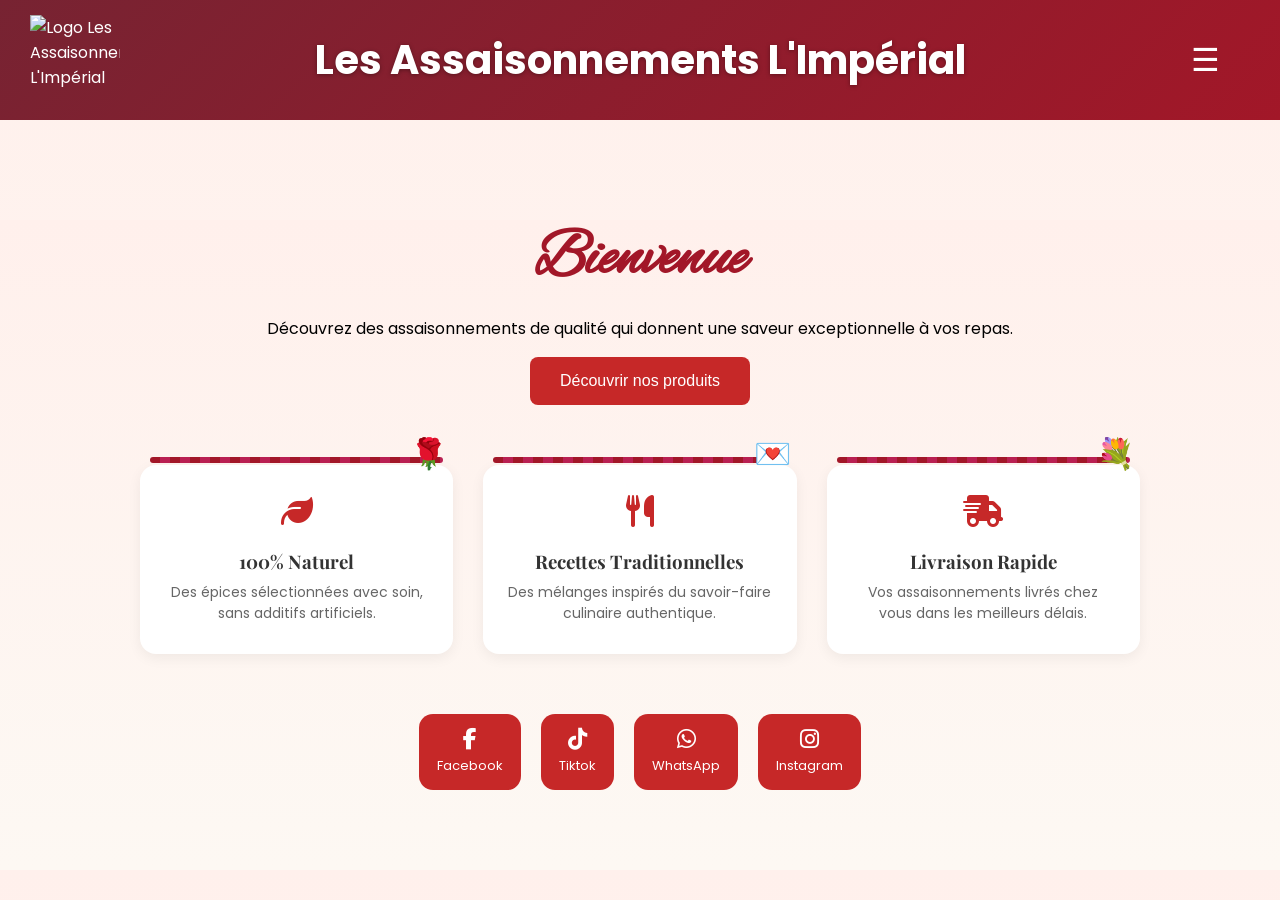
==== index.html @ d913b5e4 "Add files via upload" ====
<!DOCTYPE html>
<html lang="fr">
<head>
    <meta charset="UTF-8">
    <meta name="viewport" content="width=device-width, initial-scale=1.0, minimum-scale=0.5, maximum-scale=5.0, user-scalable=yes">
    <title>Les Assaisonnements l'Impérial</title>

    <link rel="preconnect" href="https://fonts.googleapis.com">
    <link href="https://fonts.googleapis.com/css2?family=Alex+Brush&family=Mrs+Saint+Delafield&family=Playfair+Display:wght@600;700&family=Poppins:wght@400;500;600&display=swap" rel="stylesheet">

<link rel="stylesheet" href="style.css">
    <link rel="stylesheet" href="https://cdnjs.cloudflare.com/ajax/libs/font-awesome/6.5.1/css/all.min.css">
</head>
<body>
<header id="acceuil">
  <div class="logo">
    <img src="images/logo.jpg" alt="Logo Les Assaisonnements L'Impérial">
  </div>

    <h1>Les Assaisonnements L'Impérial</h1>

  <button class="hamburger" id="hamburger">☰</button>

  <nav id="nav-menu">
  <a href="index.html">Accueil</a>
  <a href="produits.html">Nos Produits</a>
  <a href="apropos.html">À propos</a>
  </nav>
</header>

<main>
    <h2 class="titre-bienvenue">Bienvenue</h2>
    <p>Découvrez des assaisonnements de qualité qui donnent une saveur exceptionnelle à vos repas.</p>
<a href="produits.html"><button>Découvrir nos produits</button></a>

<section class="pourquoi-nous">
  <div class="atout">
    <i class="fa-solid fa-leaf"></i>
    <h3>100% Naturel</h3>
    <p>Des épices sélectionnées avec soin, sans additifs artificiels.</p>
  </div>

  <div class="atout">
    <i class="fa-solid fa-utensils"></i>
    <h3>Recettes Traditionnelles</h3>
    <p>Des mélanges inspirés du savoir-faire culinaire authentique.</p>
  </div>

  <div class="atout">
    <i class="fa-solid fa-truck-fast"></i>
    <h3>Livraison Rapide</h3>
    <p>Vos assaisonnements livrés chez vous dans les meilleurs délais.</p>
  </div>
</section>

    <div class="reseaux-sociaux">
  <a href="#" class="icone-reseau">
    <i class="fa-brands fa-facebook-f"></i>
    <span>Facebook</span>
  </a>
  <a href="https://www.tiktok.com/@assaisonnement.imperial?_r=1&_t=ZS-98Wxw34MMEL" target="_blank" class="icone-reseau">
    <i class="fa-brands fa-tiktok"></i>
    <span>Tiktok</span>
  </a>
  <a href="#" class="icone-reseau">
    <i class="fa-brands fa-whatsapp"></i>
    <span>WhatsApp</span>
  </a>
  <a href="https://www.instagram.com/assaisonnements_imperial?igsh=MWlwMXVkMGFoMXEyZw==" class="icone-reseau">
    <i class="fa-brands fa-instagram"></i>
    <span>Instagram</span>
  </a>
</div>
    
</main>

<script src="script.js"></script>
</body>
</html>
---- style.css ----
html {
  overflow-x: hidden; /* CORRIGÉ - uniquement sur html, pas sur body, pour ne pas casser le sticky */
}

html{
    scroll-behavior:smooth;
 }   
body{
    margin:0;
    font-family:'Poppins',Arial,sans-serif;
    background: linear-gradient(180deg, #fff0ec 0%, #fdf8f3 100%);
    background-color: #fdf8f3;
    padding-bottom: 40px; 
}

header{
    position:sticky;
    top:0;
    z-index:1000;
    background:#c62828;
    color:white;
    padding:20px;
    display:flex;
    justify-content:space-between;
    align-items:center;
}

nav a{
    color:white;
    text-decoration:none;
    margin-left:20px;
    font-weight:bold;
}

main{
    text-align:center;
    margin-top:100px;
    background: linear-gradient(180deg,#fff0ec 0%,#fdf8f3 100%);
    padding-bottom: 40px;
}

button{
    background:#c62828;
    color:white;
    border:none;
    padding:15px 30px;
    border-radius:8px;
    cursor:pointer;
    font-size:16px;
}

button:hover{
    background:#9e1b1b;
}
.logo{
    display:flex;
    align-items:center;
    gap:15px;
}

.logo img{
    width:90px;
    height:90px;
    object-fit:contain;
}
/* --- Header en flexbox pour bien aligner logo + nav --- */
header {
  display: flex;
  justify-content: space-between;
  align-items: center;
  flex-wrap: wrap;
  padding: 15px 30px;
}

nav {
  display: flex;
  flex-wrap: wrap;
}

/* --- RESPONSIVE : tablettes et mobiles (écran < 768px) --- */
@media (max-width: 768px) {
  header {
    flex-direction: column;
    text-align: center;
  }

  nav {
    margin-top: 15px;
    justify-content: center;
  }

  nav a {
    margin: 0 10px;
  }

  main {
    margin-top: 40px;
    padding: 0 20px;
  }

  h1 {
    font-size: 20px;
  }
}

/* --- RESPONSIVE : petits mobiles (écran < 480px) --- */
@media (max-width: 480px) {
  nav a {
    display: block;
    margin: 8px 0;
  }

  button {
    width: 100%;
  }
}
header {
  position: sticky;
  top:0;
  z-index:1000;
  background: #c62828;
  display: grid;
  grid-template-columns: auto 1fr auto;
  align-items: center;
  padding: 15px 30px;
}

.hamburger {
  display: block;
  background: none;
  border: none;
  font-size: 32px;
  cursor: pointer;
  color: white;
}

nav {
  display: none;
  position: absolute;
  top: 100%;
  right: 30px;
  background: #c62828;
  flex-direction: column;
  padding: 10px 20px;
  border-radius: 8px;
  box-shadow: 0 4px 10px rgba(0,0,0,0.2);
}

nav.active {
  display: flex;
}

nav a {
  margin: 8px 0;
  color: white;
  text-align: center;
}
.carte-produit img {
  width: 160px;
  height: 160px;
  border-radius: 50%;
  object-fit: cover;
  margin: 0 auto 15px auto;
  display: block;
  border: 4px solid #f5f5f5;
}
.select-grammage {
  margin: 12px 0 8px 0;
  padding: 6px 10px;
  border-radius: 8px;
  border: 1px solid #ccc;
  font-size: 14px;
  cursor: pointer;
}

.prix {
  font-size: 20px;
  font-weight: bold;
  color: #c62828;
  margin: 8px 0;
}

.btn-acheter {
  background: #c62828;
  color: white;
  border: none;
  padding: 10px 22px;
  border-radius: 8px;
  cursor: pointer;
  font-size: 14px;
}

.btn-acheter:hover {
  background: #9e1b1b;
}
.carte-produit {
  background: #fff9f5;
  border-radius: 20px;
  padding: 25px 20px;
  box-shadow: 0 6px 18px rgba(0,0,0,0.08);
  transition: transform 0.2s ease, box-shadow 0.2s ease;
  text-align: center;
}

.carte-produit:hover {
  transform: translateY(-6px);
  box-shadow: 0 10px 24px rgba(0,0,0,0.12);
}
.reseaux-sociaux {
  display: flex;
  justify-content: center;
  gap: 20px;
  margin-top: 30px;
}

.icone-reseau {
  background: #c62828;
  color: white;
  display: flex;
  flex-direction: column;
  align-items: center;
  justify-content: center;
  gap: 6px;
  padding: 14px 18px;
  border-radius: 14px;
  text-decoration: none;
  font-size: 13px;
  transition: background 0.2s ease, transform 0.2s ease;
}

.icone-reseau i {
  font-size: 22px;
}

.icone-reseau:hover {
  background: #9e1b1b;
  transform: translateY(-3px);
} 
  
.grille-produits {
  display: grid;
  grid-template-columns: repeat(3, 1fr);
  gap: 30px;
  max-width: 1100px;
  margin: 0 auto;
}

@media (max-width: 768px) {
  .grille-produits {
    grid-template-columns: repeat(2, 1fr);
  }
}

@media (max-width: 480px) {
  .grille-produits {
    grid-template-columns: repeat(2, 1fr);
    gap: 15px;
     padding: 0 15px;
  }

  .carte-produit {
    padding: 15px 12px;
  }

  .carte-produit img {
    width: 110px;
    height: 110px;
  }

  .prix {
    font-size: 16px;
  }

  .btn-acheter {
    padding: 8px 14px;
    font-size: 13px;
  }

  .select-grammage {
    font-size: 13px;
    padding: 5px 8px;
  }
  }

.carte-produit img {
  cursor: pointer;
}

.lightbox {
  display: none;
  position: fixed;
  top: 0;
  left: 0;
  width: 100%;
  height: 100%;
  background: rgba(0,0,0,0.85);
  justify-content: center;
  align-items: center;
  z-index: 2000;
}

.lightbox.active {
  display: flex;
}

.lightbox img {
  max-width: 90%;
  max-height: 90%;
  border-radius: 12px;
  object-fit: contain;
}

@media (max-width: 480px) {
  .marque h1 {
    font-size: 16px;
  }
  h1 {
    font-size: 16px; /* MODIFIÉ - réduit encore */
  }
   header {
    grid-template-columns: auto 1fr auto;
    padding: 10px 15px;
  }
}

h1 {
  font-family: 'Poppins', Arial, sans-serif;
  font-weight: 700;
  text-align: center;
  color: white;
  font-size: 40px;
  margin: 0;
  grid-column: 2;
  min-width: 0;
  overflow-wrap: break-word;
}

h2 {
    font-family:'Playfair Display', serif;
}

.pourquoi-nous {
  display: flex;
  justify-content: center;
  flex-wrap: wrap;
  gap: 30px;
  max-width: 1000px;
  margin: 60px auto;
  padding: 0 20px;
}

.atout {
  background: white;
  border-radius: 16px;
  padding: 30px 25px;
  text-align: center;
  box-shadow: 0 4px 14px rgba(0,0,0,0.06);
  flex: 1 1 250px;
  max-width: 280px;
  transition: transform 0.2s ease, box-shadow 0.2s ease;
}

.atout:hover{
  transform:translateY(-6px);
  box-shadow:0 10px 24px rgba(0,0,0,0.12);
}



.atout i {
  font-size: 32px;
  color: #c62828;
  margin-bottom: 12px;
}

.atout h3 {
  font-family: 'Playfair Display', serif;
  margin: 10px 0 8px;
  color: #333;
}

.atout p {
  font-size: 14px;
  color: #666;
  margin: 0;
}
.page-apropos {
  max-width: 700px;
  margin: 60px auto;
  padding: 0 20px;
  text-align: center;
}

.page-apropos h2 {
  font-family: 'Playfair Display', serif;
  font-size: 28px;
  color: #333;
  margin-bottom: 30px;
}

.page-apropos p {
  font-size: 16px;
  line-height: 1.7;
  color: #444;
  margin-bottom: 20px;
  text-align: left;
}
.titre-bienvenue {
  font-family: 'Alex Brush', cursive;
  font-size: 64px;
  color: #c62828;
  margin-bottom: 10px;
}

@media (max-width: 480px) {
  .titre-bienvenue {
    font-size: 44px;
  }
}
.cadre-banniere{
  width: 450px;
  max-width: 100%;
  height: 240px;
  overflow: hidden;
  margin-bottom: 5px;
  text-align: left;
}

.cadre-banniere img{
  width: 100%;
  height:auto;
  object-fit: cover;
  object-position: left top;
  display: block;
}

/* ---------- "Nos produits" : texte stylé partout (desktop ET mobile, plus d'image) ---------- */
.cadre-banniere {
  width: 100%;
  height: auto;
  text-align: center;
}

.cadre-banniere img {
  display: none;
}

.titre-mobile-produits {
  display: block;
  font-family: 'Alex Brush', cursive;
  font-size: 56px;
  color: #c62828;
  margin: 0 auto 10px auto;
  text-align: center;
  position: relative;
  padding-bottom: 14px;
}

.titre-mobile-produits::after {
  content: '';
  display: block;
  width: 160px;
  height: 3px;
  background-color: #c62828;
  margin: 10px auto 0 auto;
  border-radius: 2px;
}

@media (max-width: 480px) {
  .titre-mobile-produits {
    font-size: 42px;
  }

  .titre-mobile-produits::after {
    width: 140px;
  }
}

.contact-section {
  text-align: center;
  padding: 40px 20px;
  background-color: #fff;
  border-top: 2px solid #c62828;
}

.contact-section h2 {
  font-family: 'Playfair Display', serif;
  color: #c62828;
  margin-bottom: 10px;
}

.contact-intro {
  margin-bottom: 20px;
  color: #555;
}

.contact-info p {
  font-size: 1.1rem;
  margin: 10px 0;
}

.contact-info a {
  color: #c62828;
  text-decoration: none;
  font-weight: bold;
}

.contact-info i {
  color: #c62828;
  margin-right: 8px;
}

.site-footer {
  text-align: center;
  padding: 20px;
  background-color: #c62828;
  color: #fff;
  font-size: 0.9rem;
}
@media (max-width: 480px) {
  .reseaux-sociaux {
    gap: 16px;
    flex-wrap: wrap;
    padding: 0 15px;
  }

  .icone-reseau {
    padding: 16px 22px;
    font-size: 15px;
  }

  .icone-reseau i {
    font-size: 26px;
  }
}
.commande-section {
  max-width: 600px;
  margin: 60px auto;
  padding: 0 20px;
}

.commande-section h2 {
  text-align: center;
  color: #c62828;
  margin-bottom: 25px;
}

.recap-commande {
  background: #fff9f5;
  border-radius: 16px;
  padding: 20px 25px;
  margin-bottom: 30px;
  box-shadow: 0 4px 14px rgba(0,0,0,0.06);
  text-align: center;
}

.recap-commande p {
  margin: 6px 0;
  color: #444;
}

.recap-commande strong {
  color: #c62828;
}

.formulaire-commande {
  display: flex;
  flex-direction: column;
  gap: 18px;
  background: white;
  padding: 30px 25px;
  border-radius: 16px;
  box-shadow: 0 6px 18px rgba(0,0,0,0.08);
}

.champ-formulaire {
  display: flex;
  flex-direction: column;
  gap: 6px;
}

.champ-formulaire label {
  font-weight: bold;
  color: #333;
  font-size: 14px;
}

.champ-formulaire input {
  padding: 12px 14px;
  border: 1px solid #ddd;
  border-radius: 8px;
  font-size: 15px;
  font-family: 'Poppins', Arial, sans-serif;
}

.champ-formulaire input:focus {
  outline: none;
  border-color: #c62828;
}

.btn-valider {
  background: #c62828;
  color: white;
  border: none;
  padding: 15px 30px;
  border-radius: 8px;
  cursor: pointer;
  font-size: 16px;
  font-weight: bold;
  margin-top: 10px;
}

.btn-valider:hover {
  background: #9e1b1b;
}

@media (max-width: 480px) {
  .commande-section {
    padding: 0 15px;
    margin: 40px auto;
  }

  .formulaire-commande {
    padding: 20px 18px;
  }
}
.options-grammage {
  display: flex;
  flex-direction: column;
  gap: 8px;
  margin: 14px 0;
}

.ligne-grammage {
  display: flex;
  justify-content: space-between;
  align-items: center;
  gap: 10px;
  background: #fdf3ef;
  padding: 8px 12px;
  border-radius: 8px;
}

.grammage-label {
  font-size: 13px;
  color: #444;
  text-align: left;
  flex: 1;
}

.quantite-controle {
  display: flex;
  align-items: center;
  gap: 8px;
}

.btn-moins,
.btn-plus {
  width: 26px;
  height: 26px;
  border-radius: 50%;
  border: none;
  background: #c62828;
  color: white;
  font-size: 16px;
  line-height: 1;
  cursor: pointer;
  padding: 0;
  display: flex;
  align-items: center;
  justify-content: center;
}

.btn-moins:hover,
.btn-plus:hover {
  background: #9e1b1b;
}

.quantite-valeur {
  min-width: 18px;
  text-align: center;
  font-weight: bold;
  color: #333;
}

.prix-total {
  font-size: 18px;
  font-weight: bold;
  color: #c62828;
  margin: 10px 0;
}

/* Champs en erreur sur le formulaire de commande */
.champ-formulaire.champ-erreur label {
  color: #c62828;
}

.champ-formulaire.champ-erreur input {
  border-color: #c62828;
  border-width: 2px;
  background-color: #fff5f5;
}

@media (max-width: 480px) {
  .grammage-label {
    font-size: 12px;
  }

  .btn-moins,
  .btn-plus {
    width: 22px;
    height: 22px;
    font-size: 14px;
  }

  .prix-total {
    font-size: 15px;
  }
}

/* ---------- Barre du panier flottant (page produits) ---------- */
.panier-flottant {
  position: fixed;
  bottom: 0;
  left: 0;
  width: 100%;
  background: #c62828;
  color: white;
  display: flex;
  justify-content: space-between;
  align-items: center;
  padding: 12px 25px;
  z-index: 1500;
  box-shadow: 0 -4px 12px rgba(0,0,0,0.15);
}

.panier-flottant span {
  font-weight: bold;
  font-size: 15px;
}

.btn-valider-panier {
  background: white;
  color: #c62828;
  border: none;
  padding: 10px 20px;
  border-radius: 8px;
  cursor: pointer;
  font-weight: bold;
  font-size: 14px;
}

.btn-valider-panier:hover {
  background: #f5f5f5;
}

.produits {
  padding-bottom: 90px; /* espace pour ne pas être caché par le panier flottant */
}

body:has(.panier-flottant) {
  padding-bottom: 90px;
}

@media (max-width: 480px) {
  .panier-flottant {
    flex-direction: column;
    gap: 8px;
    padding: 10px 15px;
    text-align: center;
  }

  .panier-flottant span {
    font-size: 13px;
  }

  .btn-valider-panier {
    width: 100%;
    padding: 10px;
  }
}
.article-panier {
  border-bottom: 1px solid #eee;
  padding: 14px 0;
  text-align: left;
}

.article-panier:last-child {
  border-bottom: none;
}

.article-nom {
  font-weight: bold;
  color: #333;
  margin: 0 0 8px 0;
}

.ligne-panier-detail {
  display: flex;
  justify-content: space-between;
  align-items: center;
  gap: 10px;
  padding: 6px 0;
  font-size: 14px;
  color: #444;
}

.btn-retirer-unite {
  background: transparent;
  color: #c62828;
  border: 1px solid #c62828;
  padding: 5px 12px;
  border-radius: 8px;
  font-size: 12px;
  cursor: pointer;
  white-space: nowrap;
}

.btn-retirer-unite:hover {
  background: #c62828;
  color: white;
}

.sous-total-article {
  margin: 8px 0 0 0;
  font-weight: bold;
  color: #c62828;
  text-align: right;
}

@media (max-width: 480px) {
  .ligne-panier-detail {
    flex-direction: column;
    align-items: flex-start;
    gap: 4px;
  }

  .btn-retirer-unite {
    align-self: flex-end;
  }
}


.article-panier {
  display: flex;
  justify-content: space-between;
  align-items: center;
  gap: 12px;
  border-bottom: 1px solid #eee;
  padding: 10px 0;
  text-align: left;
}

.article-panier:last-child {
  border-bottom: none;
}

.article-infos p {
  margin: 0;
}

.btn-retirer {
  background: transparent;
  color: #c62828;
  border: 1px solid #c62828;
  padding: 6px 14px;
  border-radius: 8px;
  font-size: 13px;
  cursor: pointer;
  white-space: nowrap;
}

.btn-retirer:hover {
  background: #c62828;
  color: white;
}

@media (max-width: 480px) {
  .panier-detail.ouvert {
    padding: 10px 15px;
  }

  .article-panier {
    flex-direction: column;
    align-items: stretch;
    gap: 8px;
  }

  .btn-retirer {
    width: 100%;
  }
}
/* ============================================================
   THÈMES SAISONNIERS
   ============================================================ */

/* Conteneur des éléments décoratifs flottants */
.decoration-saison {
  position: fixed;
  top: 0;
  left: 0;
  width: 100%;
  height: 100%;
  pointer-events: none;
  overflow: hidden;
  z-index: 900; /* sous le header (1000) et le panier (1500) */
}

.decoration-saison span {
  position: absolute;
  top: -10%;
  opacity: 0.85;
  animation-timing-function: linear;
  animation-iteration-count: infinite;
}

@keyframes chute-decor {
  from {
    transform: translateY(-10vh) translateX(0);
    opacity: 0.9;
  }
  to {
    transform: translateY(110vh) translateX(30px);
    opacity: 0.4;
  }
}

@keyframes flotte-decor {
  0% {
    transform: translateY(10vh) translateX(0);
    opacity: 0;
  }
  10% {
    opacity: 0.9;
  }
  100% {
    transform: translateY(-110vh) translateX(-30px);
    opacity: 0;
  }
}

/* ---------- Variables de couleurs par saison (basées sur tes palettes) ---------- */

body.saison-noel {
  --c-fonce: #5E0001;
  --c-clair: #A60B08;
  --c-accent: #1D2E19;
  --c-accent-texte: #CFCABF;
  --c-pale: #CFCABF;
}

body.saison-nouvel-an {
  --c-fonce: #334342;
  --c-clair: #dc6d15;
  --c-accent: #e19741;
  --c-accent-texte: #334342;
  --c-pale: #fbe8d6;
}

body.saison-valentin {
  --c-fonce: #772332;
  --c-clair: #a21728;
  --c-accent: #b92052;
  --c-accent-texte: #ffffff;
  --c-pale: #f6c4c7;
}

body.saison-paques {
  --c-fonce: #6C8D81;
  --c-clair: #6C8D81;
  --c-accent: #6C8D81;
  --c-accent-texte: #ffffff;
  --c-pale: #C2DEF0;
}

/* ---------- Règles communes à toutes les saisons (pilotées par les variables) ---------- */

/* Header, footer, barre panier ET menu hamburger déroulant s'adaptent tous ensemble */
body[class*="saison-"] header,
body[class*="saison-"] .site-footer,
body[class*="saison-"] .panier-flottant,
body[class*="saison-"] nav {
  background: linear-gradient(135deg, var(--c-fonce) 0%, var(--c-clair) 100%);
}

body[class*="saison-"] header h1 {
  text-shadow: 0 1px 4px rgba(0,0,0,0.35);
}

body[class*="saison-"] nav a {
  color: var(--c-pale);
}

body[class*="saison-"] .hamburger {
  color: #ffffff;
}

body[class*="saison-"] .btn-acheter,
body[class*="saison-"] .btn-valider,
body[class*="saison-"] .btn-valider-panier,
body[class*="saison-"] .btn-moins,
body[class*="saison-"] .btn-plus {
  background: var(--c-accent);
  color: var(--c-accent-texte);
}

body[class*="saison-"] .btn-acheter:hover,
body[class*="saison-"] .btn-valider:hover,
body[class*="saison-"] .btn-valider-panier:hover,
body[class*="saison-"] .btn-moins:hover,
body[class*="saison-"] .btn-plus:hover {
  filter: brightness(0.88);
}

body[class*="saison-"] .prix-total,
body[class*="saison-"] .sous-total-article,
body[class*="saison-"] .recap-commande strong {
  color: var(--c-clair);
}

body[class*="saison-"] .contact-section {
  border-top-color: var(--c-accent);
}

body[class*="saison-"] .titre-bienvenue,
body[class*="saison-"] .titre-mobile-produits {
  color: var(--c-clair);
}

body[class*="saison-"] .titre-mobile-produits::after {
  background-color: var(--c-accent);
}

/* ---------- Décorations posées sur les 3 cartes "Pourquoi nous choisir" (accueil) ---------- */

body[class*="saison-"] .atout {
  position: relative;
  overflow: visible;
}

/* Petite guirlande en pointillés colorés en haut de chaque carte */
body[class*="saison-"] .atout::before {
  content: '';
  position: absolute;
  top: -8px;
  left: 10px;
  right: 10px;
  height: 6px;
  border-radius: 3px;
  background: repeating-linear-gradient(
    90deg,
    var(--c-clair) 0px, var(--c-clair) 10px,
    var(--c-accent) 10px, var(--c-accent) 20px
  );
}

/* Décoration emoji dans le coin de chaque carte */
body[class*="saison-"] .atout::after {
  position: absolute;
  top: -26px;
  right: 6px;
  font-size: 30px;
  line-height: 1;
}

/* Noël : sapin, cloche, étoile */
body.saison-noel .pourquoi-nous .atout:nth-child(1)::after { content: '🎄'; }
body.saison-noel .pourquoi-nous .atout:nth-child(2)::after { content: '🔔'; }
body.saison-noel .pourquoi-nous .atout:nth-child(3)::after { content: '⭐'; }

/* Nouvel An : même esprit festif que Noël, sans flocons */
body.saison-nouvel-an .pourquoi-nous .atout:nth-child(1)::after { content: '🎉'; }
body.saison-nouvel-an .pourquoi-nous .atout:nth-child(2)::after { content: '🥂'; }
body.saison-nouvel-an .pourquoi-nous .atout:nth-child(3)::after { content: '🎆'; }

/* Saint-Valentin : roses, mot doux, bouquet */
body.saison-valentin .pourquoi-nous .atout:nth-child(1)::after { content: '🌹'; }
body.saison-valentin .pourquoi-nous .atout:nth-child(2)::after { content: '💌'; }
body.saison-valentin .pourquoi-nous .atout:nth-child(3)::after { content: '💐'; }

/* Pâques : lapin, œuf, tulipe */
body.saison-paques .pourquoi-nous .atout:nth-child(1)::after { content: '🐰'; }
body.saison-paques .pourquoi-nous .atout:nth-child(2)::after { content: '🥚'; }
body.saison-paques .pourquoi-nous .atout:nth-child(3)::after { content: '🌷'; }

@media (max-width: 480px) {
  body[class*="saison-"] .atout::after {
    font-size: 24px;
    top: -20px;
  }
}
/* ---------- Correction : taille normale du titre sur petit écran ---------- */
@media (max-width: 768px) {
  h1 {
    font-size: 20px;
  }
}

@media (max-width: 480px) {
  h1 {
    font-size: 17px;
  }
}
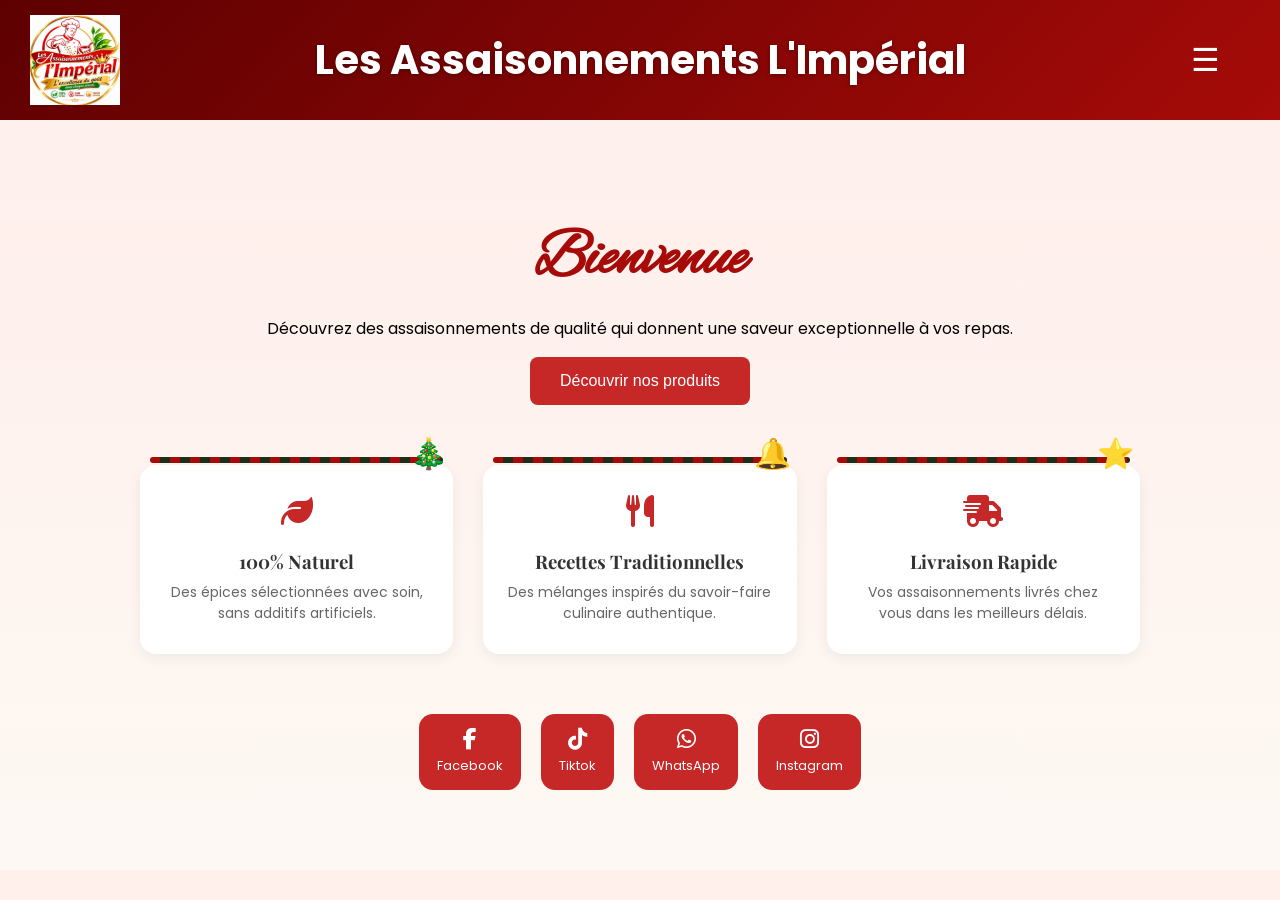
==== commit 16dba734: "Add files via upload" ====
--- a/index.html
+++ b/index.html
@@ -12,9 +12,9 @@
     <link rel="stylesheet" href="https://cdnjs.cloudflare.com/ajax/libs/font-awesome/6.5.1/css/all.min.css">
 </head>
 <body>
-<header id="acceuil">
+<header id="accueil">
   <div class="logo">
-    <img src="images/logo.jpg" alt="Logo Les Assaisonnements L'Impérial">
+    <img src="Images/logo.jpg" alt="Logo Les Assaisonnements L'Impérial">
   </div>
 
     <h1>Les Assaisonnements L'Impérial</h1>
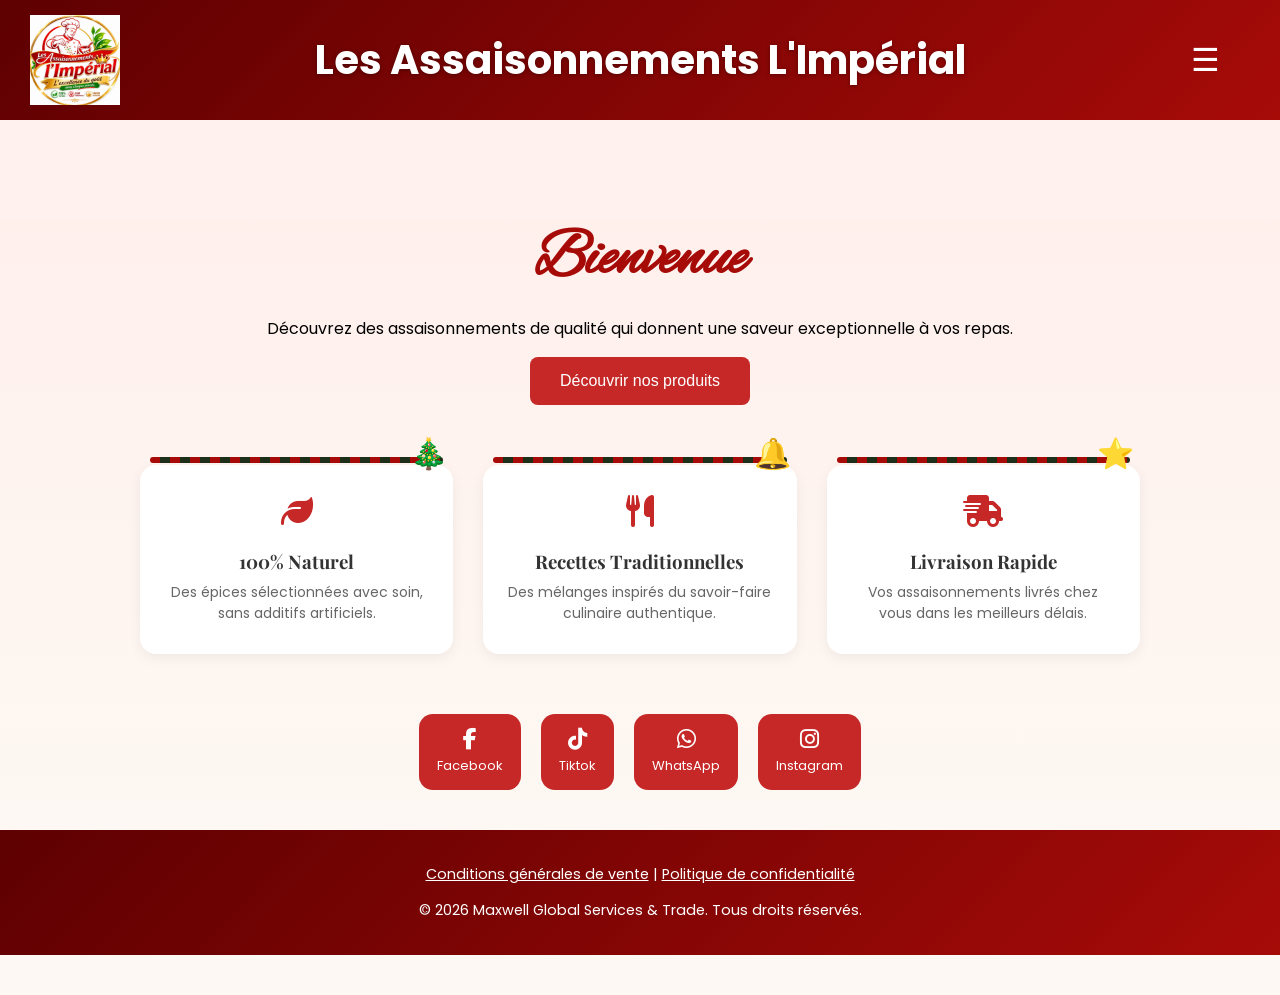
==== commit a3b0b75d: "Add files via upload" ====
--- a/index.html
+++ b/index.html
@@ -54,7 +54,7 @@
 </section>
 
     <div class="reseaux-sociaux">
-  <a href="#" class="icone-reseau">
+  <a href="https://www.facebook.com/share/1EntMHaNSM/" class="icone-reseau">
     <i class="fa-brands fa-facebook-f"></i>
     <span>Facebook</span>
   </a>
@@ -62,7 +62,7 @@
     <i class="fa-brands fa-tiktok"></i>
     <span>Tiktok</span>
   </a>
-  <a href="#" class="icone-reseau">
+  <a href="https://wa.me/2250779490959" target="_blank" rel="noopener" class="icone-reseau">
     <i class="fa-brands fa-whatsapp"></i>
     <span>WhatsApp</span>
   </a>
@@ -74,6 +74,11 @@
     
 </main>
 
+<footer class="site-footer">
+  <p class="liens-legaux"><a href="cgv.html">Conditions générales de vente</a> | <a href="confidentialite.html">Politique de confidentialité</a></p>
+  <p>&copy; 2026 Maxwell Global Services &amp; Trade. Tous droits réservés.</p>
+</footer>
+
 <script src="script.js"></script>
 </body>
 </html>
--- a/style.css
+++ b/style.css
@@ -1100,4 +1100,69 @@
   h1 {
     font-size: 17px;
   }
+}
+.requis {
+  color: red;
+  margin-left: 3px;
+}
+
+/* ===== Pages légales et liens du pied de page (à coller tout en bas de style.css) ===== */
+
+.liens-legaux {
+  margin-bottom: 8px;
+  font-size: 0.9rem;
+}
+
+.liens-legaux a {
+  color: inherit;
+  text-decoration: underline;
+}
+
+.mention-legale {
+  font-size: 0.85rem;
+  line-height: 1.5;
+  margin: 12px 0;
+}
+
+.mention-legale a {
+  color: #c62828;
+  text-decoration: underline;
+}
+
+.page-legale {
+  max-width: 800px;
+  margin: 0 auto;
+  padding: 24px 16px 40px;
+  line-height: 1.7;
+  text-align: left;
+}
+
+.page-legale h2 {
+  color: #c62828;
+  margin-bottom: 4px;
+}
+
+.page-legale h3 {
+  color: #c62828;
+  margin: 28px 0 8px;
+}
+
+.page-legale ul {
+  margin: 8px 0 8px 20px;
+  padding: 0;
+}
+
+.page-legale li {
+  margin-bottom: 4px;
+}
+
+.page-legale a {
+  color: #c62828;
+  text-decoration: underline;
+}
+
+.page-legale .date-maj {
+  font-size: 0.85rem;
+  opacity: 0.7;
+  margin-bottom: 16px;
 }
